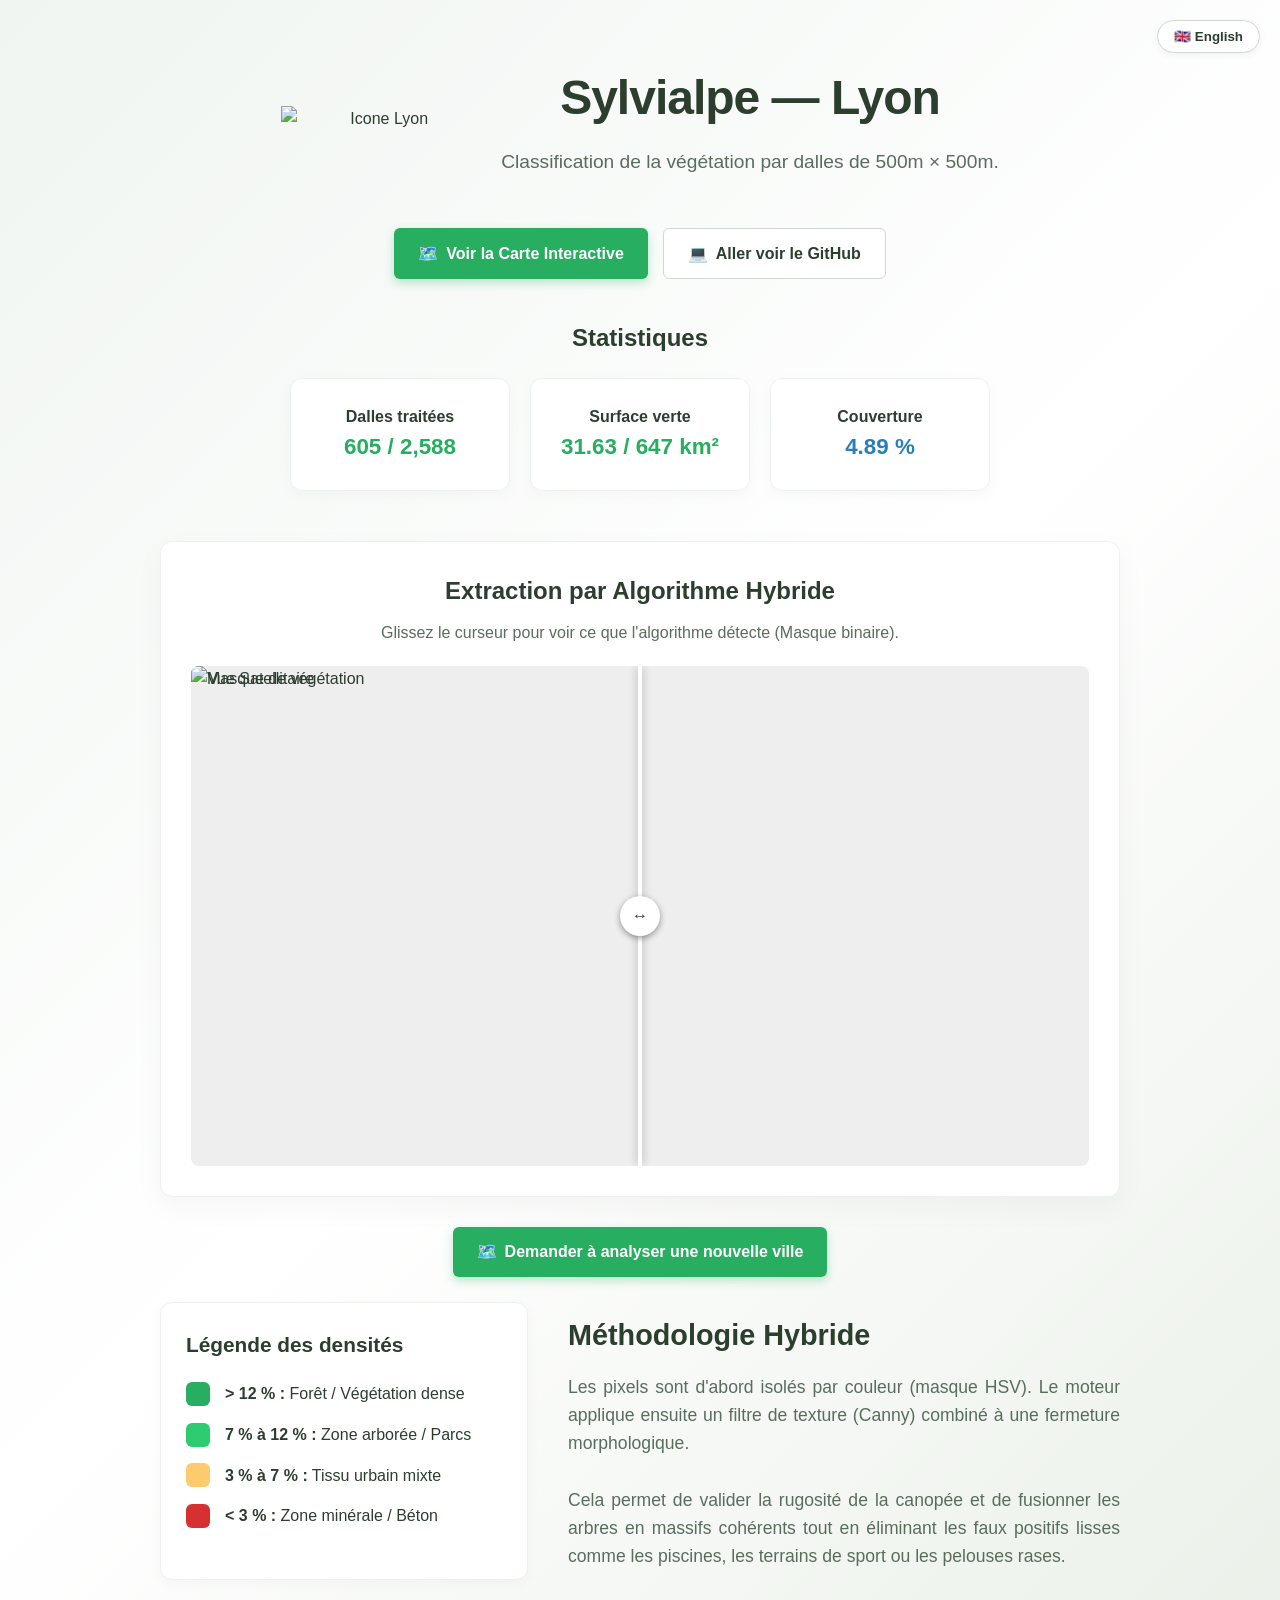
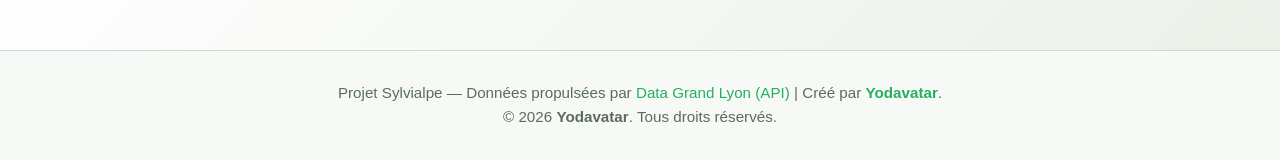
==== website/index.html @ 34d32872 "add files" ====
<!DOCTYPE html>
<html lang="fr">
<head>
    <meta charset="UTF-8">
    <meta name="viewport" content="width=device-width, initial-scale=1.0">
    <link rel="icon" href="logo.png" type="image/png">
    <title>Sylvialpe</title>
    <style>
        /* === VARIABLES & THÈME NATUREL === */
        :root {
            --bg-color: #f7f9f6; 
            --text-main: #2c3e2e;
            --text-light: #5a6d5c;
            --accent-green: #27ae60;
            --btn-hover: #1e8449;
            
            /* Couleurs de la légende */
            --color-foret: #27ae60;
            --color-parc: #2ecc71;
            --color-urbain: #fdcb6e;
            --color-beton: #d63031;
        }

        * {
            box-sizing: border-box;
            margin: 0;
            padding: 0;
        }

        body {
            font-family: -apple-system, BlinkMacSystemFont, "Segoe UI", Roboto, Helvetica, Arial, sans-serif;
            color: var(--text-main);
            line-height: 1.6;
            
            /* Nouveau fond dynamique et naturel (Linear gradient de base) */
            background: linear-gradient(135deg, #f0f5f1 0%, #ffffff 50%, #e9efe7 100%);
            position: relative;
            min-height: 100vh;
            display: flex;
            flex-direction: column;
            margin: 0;

            overflow-x: hidden;
        }

        body::before, body::after {
            position: fixed;
            z-index: -1;
            pointer-events: none;
        }

        body::before {
            top: -10%; left: -10%;
            width: 50vw; height: 50vw;
            background: radial-gradient(circle, rgba(39, 174, 96, 0.05) 0%, rgba(255,255,255,0) 70%);
        }

        body::after {
            bottom: -10%; right: -10%;
            width: 60vw; height: 60vw;
            background: radial-gradient(circle, rgba(253, 203, 110, 0.04) 0%, rgba(255,255,255,0) 70%);
        }

        .container {
            flex: 1;
            max-width: 1000px;
            margin: 0 auto;
            padding: 60px 20px 20px 20px;
            position: relative;
            width: 100%;
        }

        /* === BOUTON LANGUE === */
        .lang-switch {
            position: absolute;
            top: 20px;
            right: 20px;
            background: white;
            border: 1px solid #d1d8d2;
            padding: 8px 16px;
            border-radius: 20px;
            cursor: pointer;
            font-weight: 600;
            color: var(--text-main);
            box-shadow: 0 2px 8px rgba(0,0,0,0.05);
            transition: all 0.2s ease;
        }

        .lang-switch:hover {
            background: #eef2ef;
            transform: scale(1.05);
        }

        header {
            text-align: center;
            margin-bottom: 50px;
            display: flex; 
            align-items: center; 
            justify-content: center; 
            gap: 20px;
            flex-wrap: wrap;
        }

        header img {
            width: 100%; 
            max-width: 150px; /* Réduit un peu pour laisser de la place */
        }

        h1 {
            font-size: 3rem;
            font-weight: 800;
            letter-spacing: -1px;
            color: var(--text-main);
            margin-bottom: 10px;
        }

        .subtitle {
            font-size: 1.2rem;
            color: var(--text-light);
            font-weight: 400;
        }

        .cta-buttons {
            margin-top: 30px;
            display: flex;
            justify-content: center;
            gap: 15px;
        }

        .btn {
            padding: 12px 24px;
            border-radius: 6px;
            text-decoration: none;
            font-weight: 600;
            transition: all 0.2s ease;
            display: inline-flex;
            align-items: center;
            gap: 8px;
        }

        .btn-primary {
            background-color: var(--accent-green);
            color: white;
            box-shadow: 0 4px 10px rgba(39, 174, 96, 0.3);
        }

        .btn-primary:hover {
            background-color: var(--btn-hover);
            transform: translateY(-2px);
        }

        .btn-secondary {
            background-color: white;
            color: var(--text-main);
            border: 1px solid #d1d8d2;
        }

        .btn-secondary:hover {
            background-color: #eef2ef;
            transform: translateY(-2px);
        }

        /* === COMPARATEUR AVANT/APRÈS === */
        .comparator-section {
            margin-top: 50px;
            background: white;
            padding: 30px;
            border-radius: 12px;
            box-shadow: 0 10px 30px rgba(0,0,0,0.04);
            border: 1px solid #eef2ef;
        }

        .comparator-title {
            text-align: center;
            margin-bottom: 10px;
            font-size: 1.5rem;
        }

        .slider-container {
            position: relative;
            width: 100%;
            height: 500px;
            background-color: #eee;
            border-radius: 8px;
            overflow: hidden;
            margin-top: 20px;
        }

        .slider-container img {
            position: absolute;
            top: 0;
            left: 0;
            width: 100%;
            height: 100%;
            object-fit: cover;
            pointer-events: none;
        }

        .img-after {
            clip-path: polygon(0 0, 50% 0, 50% 100%, 0 100%);
        }

        .slider-input {
            position: absolute;
            top: 0;
            left: 0;
            width: 100%;
            height: 100%;
            opacity: 0;
            cursor: ew-resize;
            z-index: 10;
        }

        .slider-line {
            position: absolute;
            top: 0;
            left: 50%;
            width: 4px;
            height: 100%;
            background: white;
            transform: translateX(-50%);
            box-shadow: 0 0 10px rgba(0,0,0,0.3);
            pointer-events: none;
            z-index: 5;
        }

        .slider-button {
            position: absolute;
            top: 50%;
            left: 50%;
            width: 40px;
            height: 40px;
            background: white;
            border-radius: 50%;
            transform: translate(-50%, -50%);
            box-shadow: 0 2px 6px rgba(0,0,0,0.4);
            display: flex;
            align-items: center;
            justify-content: center;
            font-weight: bold;
            color: var(--text-main);
            pointer-events: none;
            z-index: 6;
        }

        /* === CONTENU === */
        .content-grid {
            display: grid;
            grid-template-columns: 1fr 1.5fr;
            gap: 40px;
            margin-bottom: 50px;
        }

        @media (max-width: 768px) {
            .content-grid {
                grid-template-columns: 1fr;
            }
        }

        .legend-box {
            background: white;
            padding: 25px;
            border-radius: 12px;
            box-shadow: 0 4px 15px rgba(0,0,0,0.03);
            border: 1px solid #eef2ef;
        }

        .legend-item {
            display: flex;
            align-items: center;
            margin-bottom: 15px;
            font-size: 1rem;
        }

        .color-dot {
            width: 24px;
            height: 24px;
            border-radius: 6px;
            margin-right: 15px;
            flex-shrink: 0;
        }

        .methodology {
            padding: 10px 0;
        }

        .methodology h2 {
            margin-bottom: 15px;
            font-size: 1.8rem;
        }

        .methodology p {
            font-size: 1.1rem;
            color: var(--text-light);
            text-align: justify;
        }

        /* === PIED DE PAGE === */
        footer {
            flex: none;
            text-align: center;
            padding: 30px 20px;
            border-top: 1px solid #d1d8d2;
            background: #f7f9f6;
            color: var(--text-light);
            font-size: 0.95rem;
            width: 100%;
        }

        footer a {
            color: var(--accent-green);
            text-decoration: none;
            font-weight: 500;
        }
        
        footer a:hover {
            text-decoration: underline;
        }
    </style>
</head>
<body>

    <button id="langToggle" class="lang-switch">🇬🇧 English</button>

    <div class="container">

        <header style="display: flex; align-items: center; justify-content: center; gap: 20px;">
            <img src="./lyon.jpg" alt="Icone Lyon" style="width: 100%; max-width: 200px;">
            <div>
                <h1>Sylvialpe — Lyon</h1>
            <p class="subtitle" data-fr="Classification de la végétation par dalles de 500m × 500m." data-en="Vegetation classification using 500m × 500m tiles.">Classification de la végétation par dalles de 500m × 500m.</p>
            </div>
        </header>
        <div class="cta-buttons">
            <a href="map/" class="btn btn-primary">
                🗺️ <span data-fr="Voir la Carte Interactive" data-en="View Interactive Map">Voir la Carte Interactive</span>
            </a>
            <a href="https://github.com/Yodavatar/Sylvialpe/" class="btn btn-secondary">
                💻 <span data-fr="Aller voir le GitHub" data-en="View on GitHub">Aller voir le GitHub</span>
            </a>
        </div>
        <section style="grid-column: 1 / -1; margin-top: 40px; text-align: center;">
            <h2 data-fr="Statistiques" data-en="Statistics">Statistiques</h2>
            <div style="display: flex; justify-content: center; gap: 20px; flex-wrap: wrap; margin-top: 20px;">
                
                <div class="legend-box" style="width: 220px;">
                    <h4 data-fr="Dalles analysées" data-en="Tiles analyzed">Dalles traitées</h4>
                    <p id="count-dalles" style="font-size: 1.4rem; font-weight: bold; color: var(--accent-green);">-- / 2588</p>
                </div>
                
                <div class="legend-box" style="width: 220px;">
                    <h4 data-fr="Surface verte" data-en="Green surface">Surface verte</h4>
                    <p id="surface-stats" style="font-size: 1.4rem; font-weight: bold; color: var(--accent-green);">-- / 647 km²</p>
                </div>

                <div class="legend-box" style="width: 220px;">
                    <h4 data-fr="Couverture totale" data-en="Total coverage">Couverture</h4>
                    <p id="pourcentage" style="font-size: 1.4rem; font-weight: bold; color: #2980b9;">-- %</p>
                </div>
            </div>
        </section>
        <section class="comparator-section">
            <h2 class="comparator-title" data-fr="Extraction par Algorithme Hybride" data-en="Hybrid Algorithm Extraction">Extraction par Algorithme Hybride</h2>
            <p style="text-align: center; color: var(--text-light);" data-fr="Glissez le curseur pour voir ce que l'algorithme détecte (Masque binaire)." data-en="Slide the cursor to see the algorithm's binary mask detection.">
                Glissez le curseur pour voir ce que l'algorithme détecte (Masque binaire).
            </p>
            
            <div class="slider-container">
                <img src="./origin.jpg" alt="Vue Satellitaire" class="img-before">
                <img src="./hybride.jpg" alt="Masque de végétation" class="img-after" id="img-after">
                <div class="slider-line" id="slider-line"></div>
                <div class="slider-button" id="slider-button">↔</div>
                <input type="range" min="0" max="100" value="50" class="slider-input" id="slider-input">
            </div>
        </section>
        <div class="cta-buttons">
            <a href="/contact/" class="btn btn-primary">
                🗺️ <span data-fr="Demander à analyser une nouvelle ville" data-en="Ask to analyze a new city">Demander à analyser une nouvelle ville</span>
            </a>
        </div>
        <br>
        <section class="content-grid">
            <div class="legend-box">
                <h3 style="margin-bottom: 20px; font-size: 1.3rem;" data-fr="Légende des densités" data-en="Density Legend">Légende des densités</h3>
                
                <div class="legend-item">
                    <div class="color-dot" style="background-color: var(--color-foret);"></div>
                    <div data-fr="<b>&gt; 12 % :</b> Forêt / Végétation dense" data-en="<b>&gt; 12 % :</b> Forest / Dense Vegetation"><b>&gt; 12 % :</b> Forêt / Végétation dense</div>
                </div>
                <div class="legend-item">
                    <div class="color-dot" style="background-color: var(--color-parc);"></div>
                    <div data-fr="<b>7 % à 12 % :</b> Zone arborée / Parcs" data-en="<b>7 % to 12 % :</b> Treed Area / Parks"><b>7 % à 12 % :</b> Zone arborée / Parcs</div>
                </div>
                <div class="legend-item">
                    <div class="color-dot" style="background-color: var(--color-urbain);"></div>
                    <div data-fr="<b>3 % à 7 % :</b> Tissu urbain mixte" data-en="<b>3 % to 7 % :</b> Mixed Urban Fabric"><b>3 % à 7 % :</b> Tissu urbain mixte</div>
                </div>
                <div class="legend-item">
                    <div class="color-dot" style="background-color: var(--color-beton);"></div>
                    <div data-fr="<b>&lt; 3 % :</b> Zone minérale / Béton" data-en="<b>&lt; 3 % :</b> Mineral Zone / Concrete"><b>&lt; 3 % :</b> Zone minérale / Béton</div>
                </div>
            </div>
            <div class="methodology">
                <h2 data-fr="Méthodologie Hybride" data-en="Hybrid Methodology">Méthodologie Hybride</h2>
                <p data-fr="Les pixels sont d'abord isolés par couleur (masque HSV). Le moteur applique ensuite un filtre de texture (Canny) combiné à une fermeture morphologique.<br><br>Cela permet de valider la rugosité de la canopée et de fusionner les arbres en massifs cohérents tout en éliminant les faux positifs lisses comme les piscines, les terrains de sport ou les pelouses rases." 
                   data-en="Pixels are first isolated by color (HSV mask). The engine then applies a texture filter (Canny) combined with a morphological closing.<br><br>This validates the canopy's roughness and merges trees into coherent masses while eliminating smooth false positives like pools, sports fields, or short lawns.">
                    Les pixels sont d'abord isolés par couleur (masque HSV). Le moteur applique ensuite un filtre de texture (Canny) combiné à une fermeture morphologique.<br><br>
                    Cela permet de valider la rugosité de la canopée et de fusionner les arbres en massifs cohérents tout en éliminant les faux positifs lisses comme les piscines, les terrains de sport ou les pelouses rases.
                </p>
            </div>

        </section>
        
    </div>

    <footer>
            <span data-fr="Projet Sylvialpe — Données propulsées par" data-en="Sylvialpe Project — Data powered by">Projet Sylvialpe — Données propulsées par</span> 
            <a href="https://data.grandlyon.com/portail/fr/jeux-de-donnees/dalles-d-orthophotographie-2023-de-la-metropole-de-lyon/info" target="_blank">Data Grand Lyon (API)</a> 
            | 
            <span data-fr="Créé par" data-en="Created by">Créé par</span> <a href="https://github.com/Yodavatar" target="_blank"><b>Yodavatar</b></a>.
            <br>
            © 2026 <b>Yodavatar</b>. <span data-fr="Tous droits réservés." data-en="All rights reserved.">Tous droits réservés.</span>
    </footer>

    <script>
        // --- 1. Gestion du Slider Avant/Après ---
        const sliderInput = document.getElementById('slider-input');
        const imgAfter = document.getElementById('img-after');
        const sliderLine = document.getElementById('slider-line');
        const sliderButton = document.getElementById('slider-button');

        sliderInput.addEventListener('input', function() {
            const sliderValue = this.value;
            imgAfter.style.clipPath = `polygon(0 0, ${sliderValue}% 0, ${sliderValue}% 100%, 0 100%)`;
            sliderLine.style.left = `${sliderValue}%`;
            sliderButton.style.left = `${sliderValue}%`;
        });

        const langToggleBtn = document.getElementById('langToggle');
        let currentLang = 'fr';

        langToggleBtn.addEventListener('click', () =>
        {
            currentLang = currentLang === 'fr' ? 'en' : 'fr';
            langToggleBtn.innerText = currentLang === 'fr' ? '🇬🇧 English' : '🇫🇷 Français';
            const translatableElements = document.querySelectorAll('[data-fr][data-en]');
            
            translatableElements.forEach(el =>
            {
                if(currentLang === 'fr') {
                    el.innerHTML = el.getAttribute('data-fr');
                } else {
                    el.innerHTML = el.getAttribute('data-en');
                }
            });
        });
    </script>

    <script>
    async function updateStats() {
        try {
            const response = await fetch('stats.json');
            const data = await response.json();
            document.getElementById('count-dalles').innerText = `${data.nb_analyzed.toLocaleString()} / ${data.nb_total.toLocaleString()}`;
            document.getElementById('surface-stats').innerText = `${data.surface_verte_km2} / ${data.surface_totale_km2} km²`;
            document.getElementById('pourcentage').innerText = `${data.pourcentage} %`;
        } catch (e) { 
            console.log("En attente de stats.json..."); 
        }
    }
    setInterval(updateStats, 3000);
    updateStats();
</script>
</body>
</html>
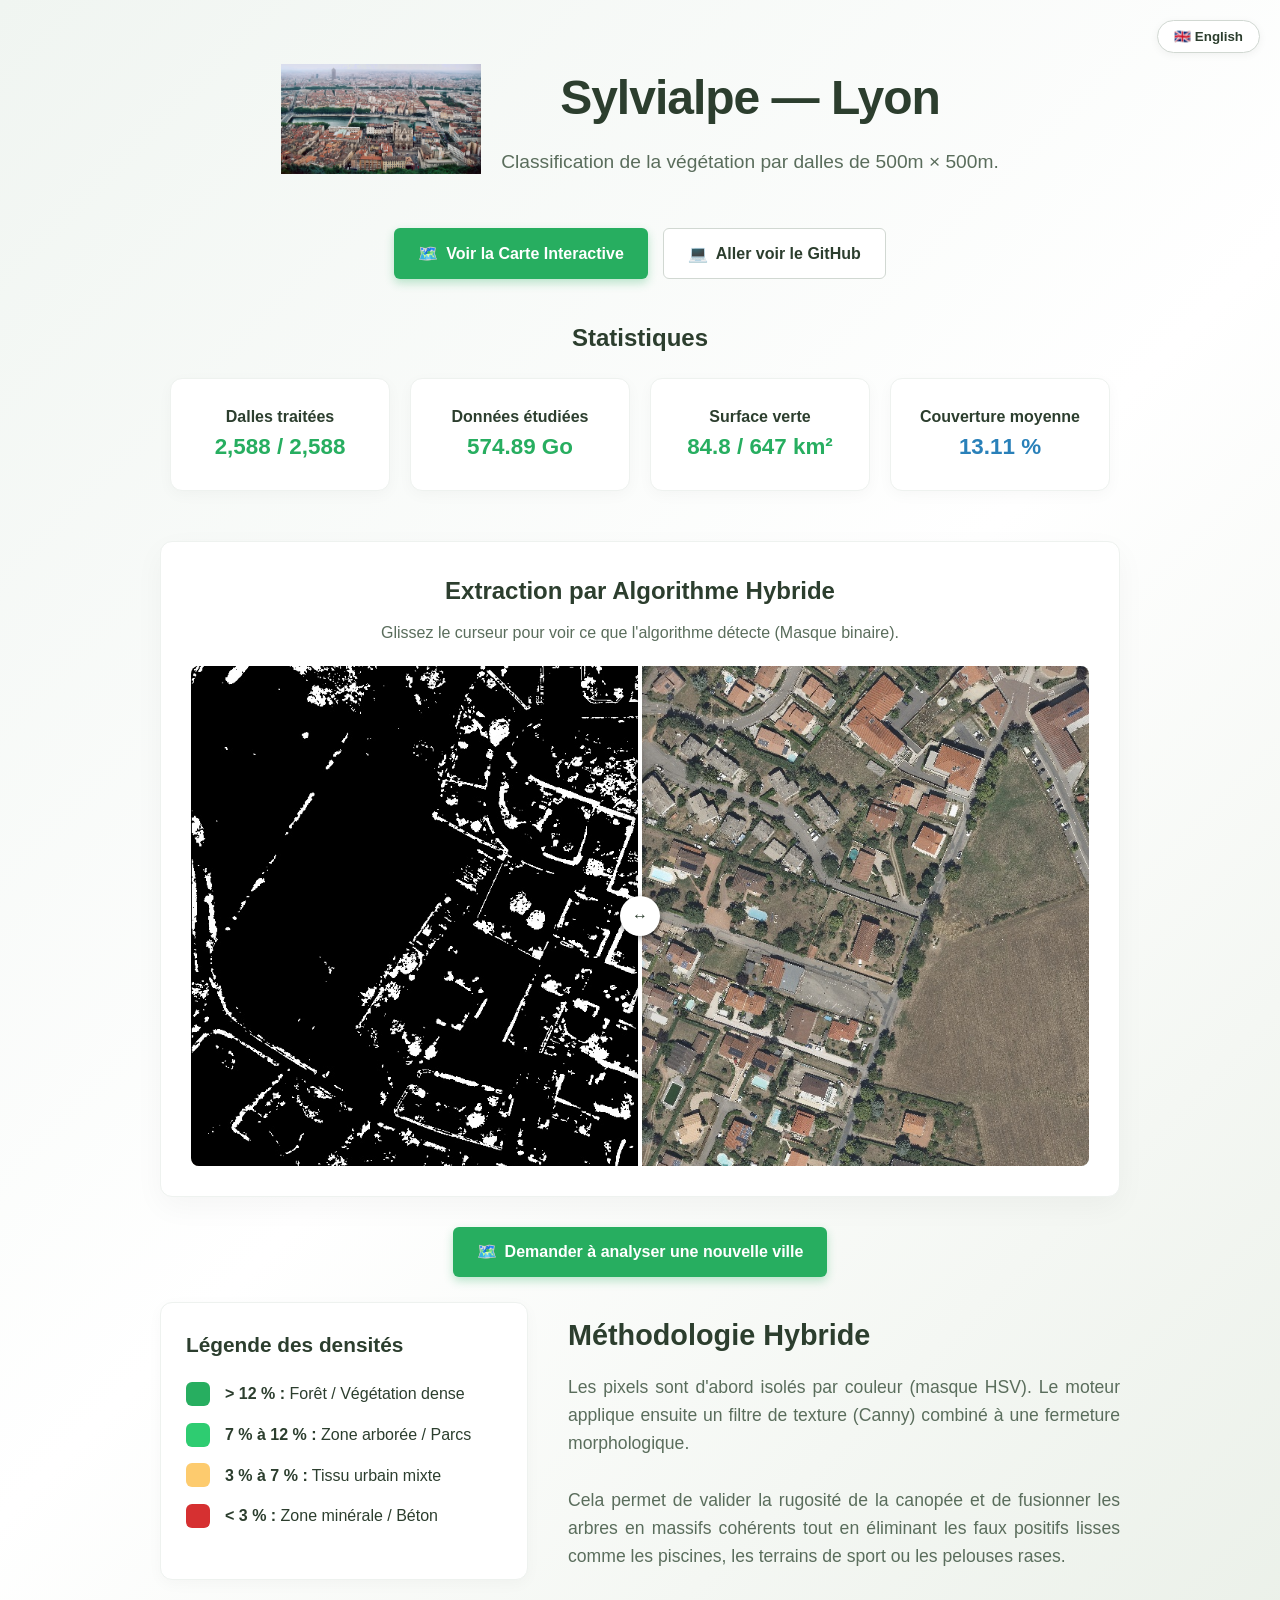
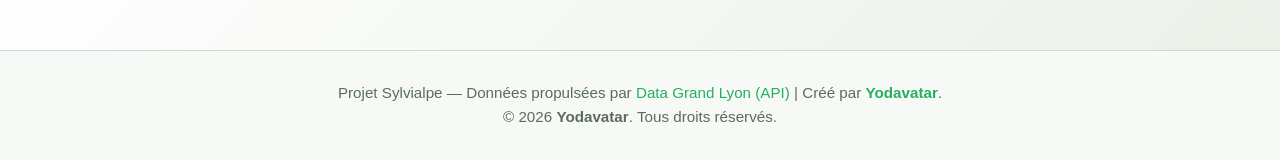
==== commit 5b30868d: "updated data" ====
--- a/website/index.html
+++ b/website/index.html
@@ -6,7 +6,6 @@
     <link rel="icon" href="logo.png" type="image/png">
     <title>Sylvialpe</title>
     <style>
-        /* === VARIABLES & THÈME NATUREL === */
         :root {
             --bg-color: #f7f9f6; 
             --text-main: #2c3e2e;
@@ -321,11 +320,10 @@
 <body>
 
     <button id="langToggle" class="lang-switch">🇬🇧 English</button>
-
     <div class="container">
 
         <header style="display: flex; align-items: center; justify-content: center; gap: 20px;">
-            <img src="./lyon.jpg" alt="Icone Lyon" style="width: 100%; max-width: 200px;">
+            <img src="../data/lyon.jpg" alt="Icone Lyon" style="width: 100%; max-width: 200px;">
             <div>
                 <h1>Sylvialpe — Lyon</h1>
             <p class="subtitle" data-fr="Classification de la végétation par dalles de 500m × 500m." data-en="Vegetation classification using 500m × 500m tiles.">Classification de la végétation par dalles de 500m × 500m.</p>
@@ -347,6 +345,11 @@
                     <h4 data-fr="Dalles analysées" data-en="Tiles analyzed">Dalles traitées</h4>
                     <p id="count-dalles" style="font-size: 1.4rem; font-weight: bold; color: var(--accent-green);">-- / 2588</p>
                 </div>
+
+                <div class="legend-box" style="width: 220px;">
+                    <h4 data-fr="Données étudiées" data-en="Studied data">Données étudiées</h4>
+                    <p id="count-dalles" style="font-size: 1.4rem; font-weight: bold; color: var(--accent-green);">574.89 Go</p>
+                </div>
                 
                 <div class="legend-box" style="width: 220px;">
                     <h4 data-fr="Surface verte" data-en="Green surface">Surface verte</h4>
@@ -354,7 +357,7 @@
                 </div>
 
                 <div class="legend-box" style="width: 220px;">
-                    <h4 data-fr="Couverture totale" data-en="Total coverage">Couverture</h4>
+                    <h4 data-fr="Couverture totale" data-en="Total coverage">Couverture moyenne</h4>
                     <p id="pourcentage" style="font-size: 1.4rem; font-weight: bold; color: #2980b9;">-- %</p>
                 </div>
             </div>
@@ -366,8 +369,8 @@
             </p>
             
             <div class="slider-container">
-                <img src="./origin.jpg" alt="Vue Satellitaire" class="img-before">
-                <img src="./hybride.jpg" alt="Masque de végétation" class="img-after" id="img-after">
+                <img src="../data/origin.jpg" alt="Vue Satellitaire" class="img-before">
+                <img src="../data/hybride.jpg" alt="Masque de végétation" class="img-after" id="img-after">
                 <div class="slider-line" id="slider-line"></div>
                 <div class="slider-button" id="slider-button">↔</div>
                 <input type="range" min="0" max="100" value="50" class="slider-input" id="slider-input">
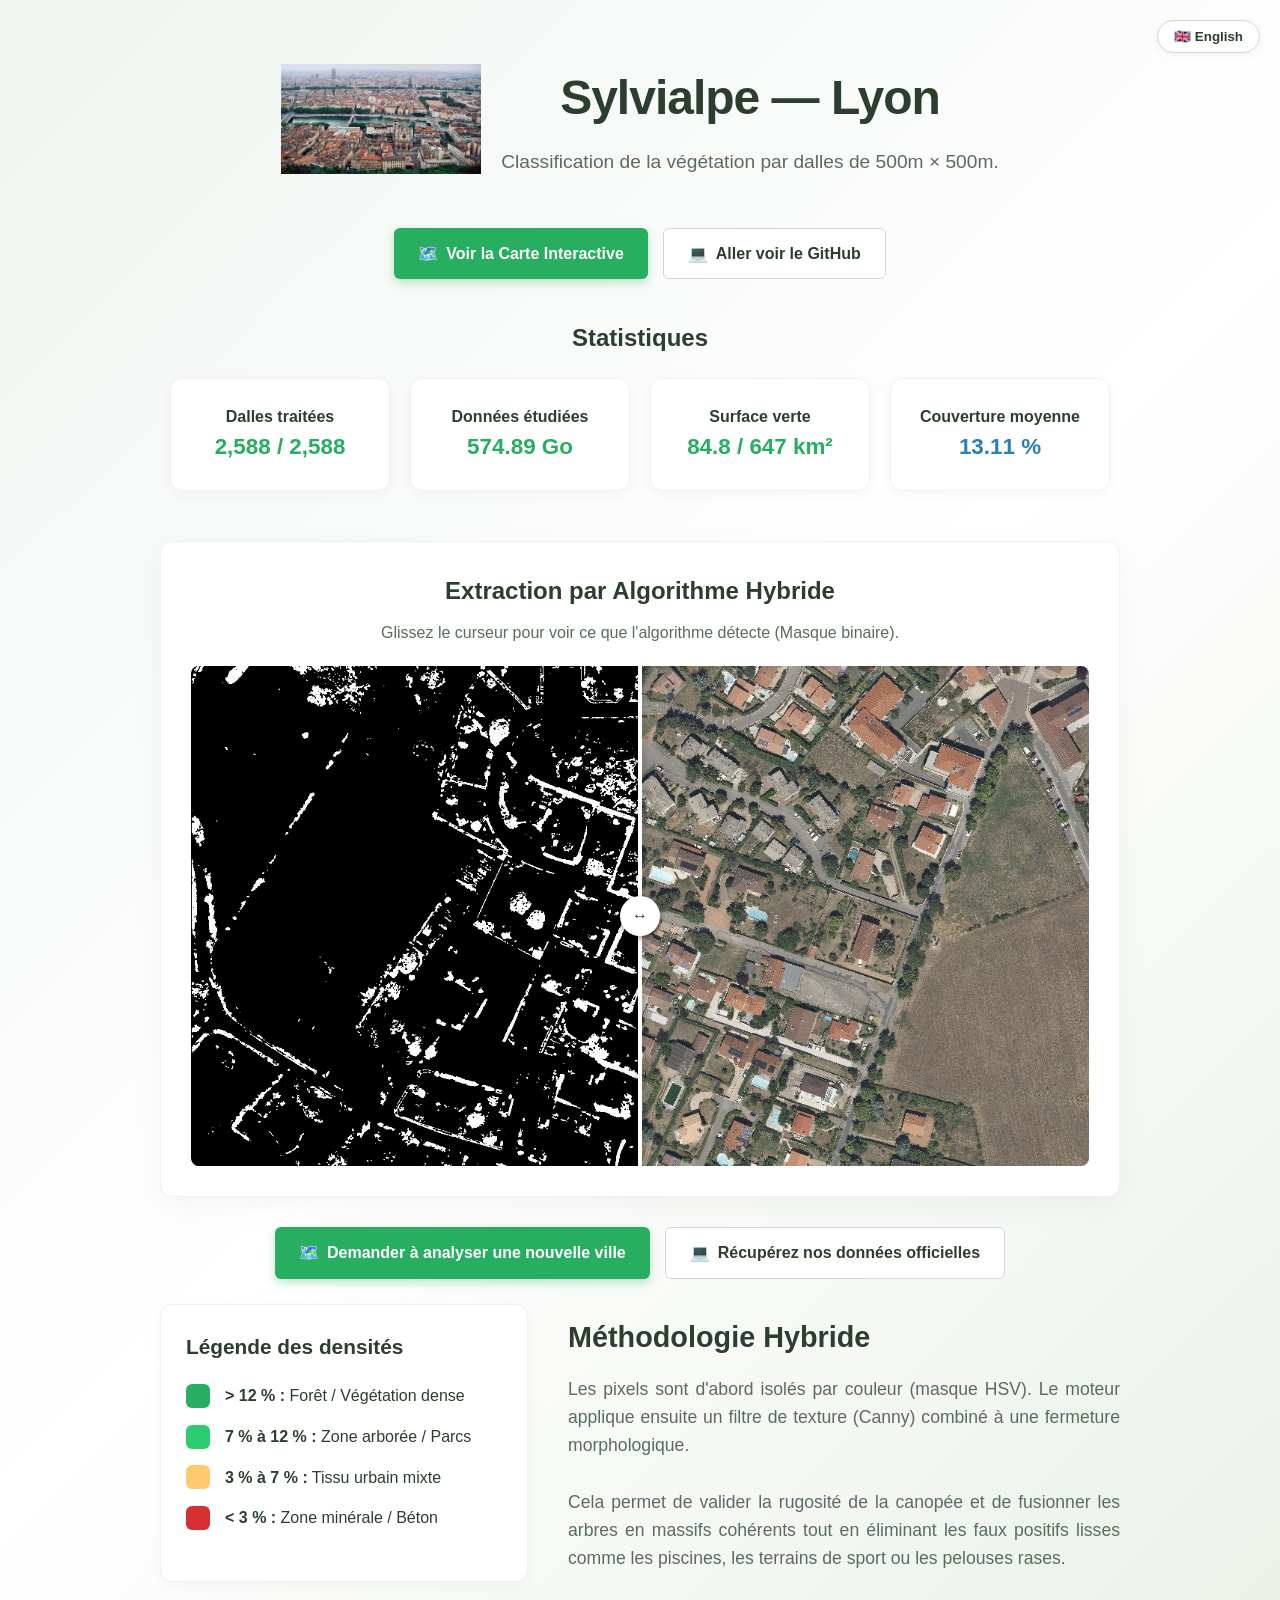
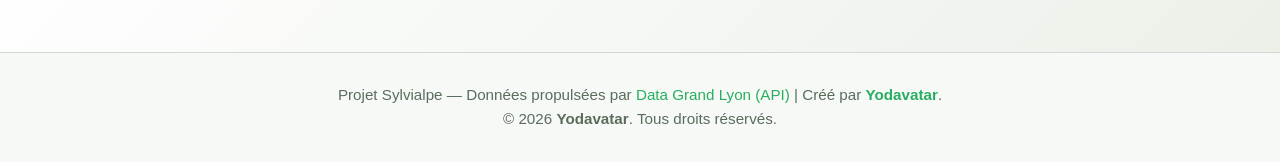
==== commit 2193cbed: "minor update" ====
--- a/website/index.html
+++ b/website/index.html
@@ -380,7 +380,10 @@
             <a href="/contact/" class="btn btn-primary">
                 🗺️ <span data-fr="Demander à analyser une nouvelle ville" data-en="Ask to analyze a new city">Demander à analyser une nouvelle ville</span>
             </a>
-        </div>
+            <a href="https://github.com/Yodavatar/Sylvialpe/blob/main/data/inventaire_canopee_lyon.csv" class="btn btn-secondary">
+                💻 <span data-fr="Récupérez nos données officielles" data-en="Get our officiel data">Récupérez nos données officielles</span>
+            </a>
+        </div>        
         <br>
         <section class="content-grid">
             <div class="legend-box">
